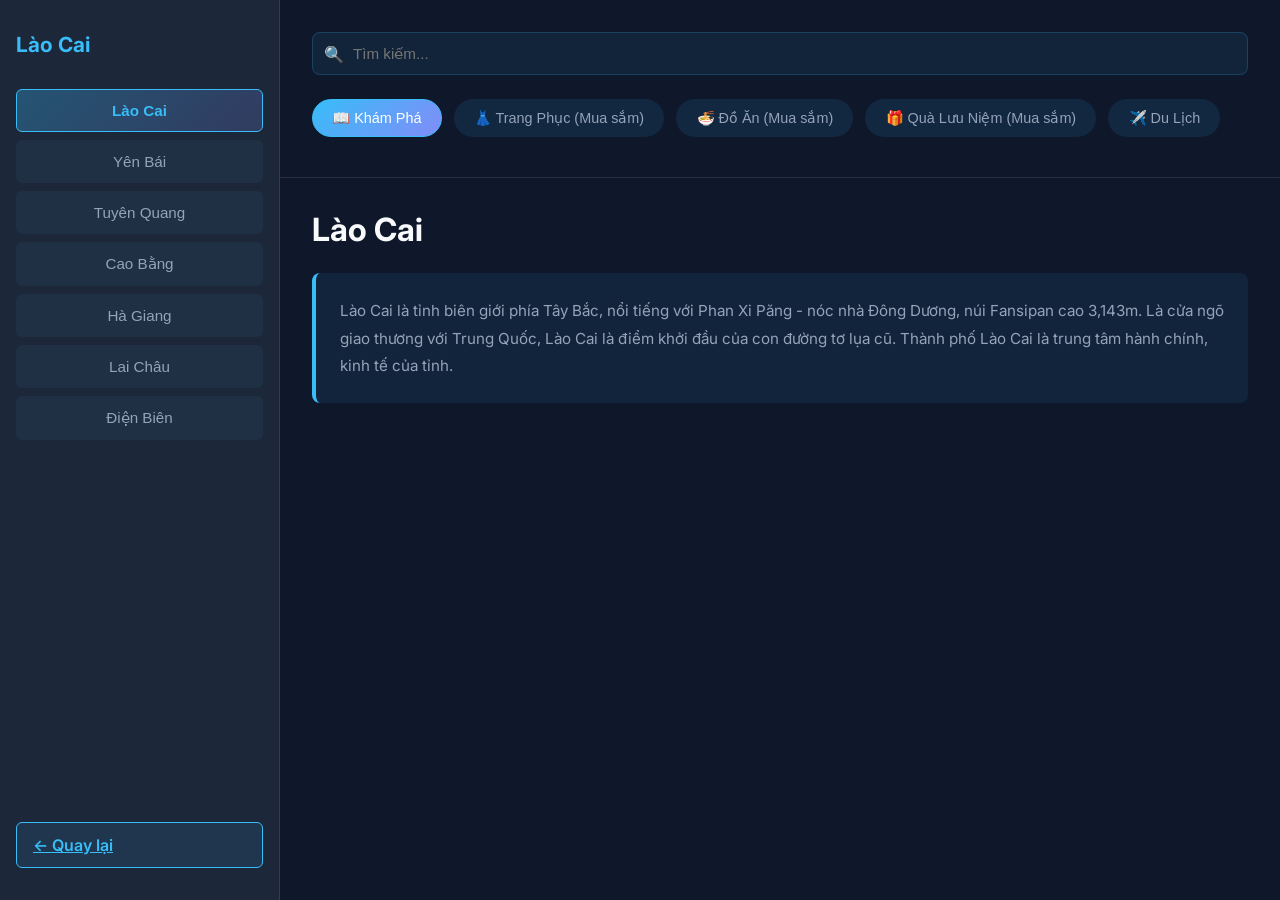
==== detail.html @ da9336c7 "first commit" ====
<!DOCTYPE html>
<html lang="vi">
<head>
    <meta charset="UTF-8">
    <meta name="viewport" content="width=device-width, initial-scale=1.0">
    <title>Khám Phá Vùng Miền - Chi Tiết</title>
    <link rel="stylesheet" href="style.css">
    <link rel="stylesheet" href="detail.css">
    <link href="https://fonts.googleapis.com/css2?family=Inter:wght@300;400;600;800&display=swap" rel="stylesheet">
</head>
<body class="detail-page">
    <!-- Sidebar -->
    <aside class="detail-sidebar">
        <div class="sidebar-header">
            <h2 id="sidebarTitle">Thành phố</h2>
        </div>
        
        <nav class="cities-list" id="citiesList">
            <!-- Danh sách thành phố sẽ được render bằng JavaScript -->
        </nav>

        <a class="back-btn" id="backBtn" href="index.html">
            ← Quay lại
        </a>
    </aside>

    <!-- Main Content -->
    <div class="detail-container">
        <!-- Header -->
        <header class="detail-header">
            <div class="search-bar">
                <input type="text" id="searchInput" placeholder="Tìm kiếm..." class="search-input">
                <span class="search-icon">🔍</span>
            </div>

            <nav class="categories-nav">
                <button class="category-tab active" data-category="explore">
                    📖 Khám Phá
                </button>
                <button class="category-tab" data-category="fashion">
                    👗 Trang Phục (Mua sắm)
                </button>
                <button class="category-tab" data-category="food">
                    🍜 Đồ Ăn (Mua sắm)
                </button>
                <button class="category-tab" data-category="souvenirs">
                    🎁 Quà Lưu Niệm (Mua sắm)
                </button>
                <button class="category-tab" data-category="tourism">
                    ✈️ Du Lịch
                </button>
            </nav>
        </header>

        <!-- Content Area -->
        <main class="detail-content" id="detailContent">
            <div class="content-section" id="exploreSection">
                <h2 id="cityName">Tên Thành Phố</h2>
                <div class="city-info">
                    <p id="cityDescription">Mô tả chi tiết về thành phố...</p>
                </div>
            </div>

            <div class="content-section hidden" id="fashionSection">
                <h2>Trang Phục Truyền Thống</h2>
                <div class="products-grid" id="fashionProducts">
                    <!-- Sản phẩm sẽ được render bằng JavaScript -->
                </div>
            </div>

            <div class="content-section hidden" id="foodSection">
                <h2>Đặc Sản Ẩm Thực</h2>
                <div class="products-grid" id="foodProducts">
                    <!-- Sản phẩm sẽ được render bằng JavaScript -->
                </div>
            </div>

            <div class="content-section hidden" id="souvenirsSection">
                <h2>Quà Lưu Niệm Địa Phương</h2>
                <div class="products-grid" id="souvenirsProducts">
                    <!-- Sản phẩm sẽ được render bằng JavaScript -->
                </div>
            </div>

            <div class="content-section hidden" id="tourismSection">
                <h2>Du Lịch & Khám Phá</h2>
                <div class="tours-grid" id="toursProducts">
                    <!-- Tour sẽ được render bằng JavaScript -->
                </div>
            </div>
        </main>
    </div>

    <script src="detail.js?v=2"></script>
</body>
</html>
---- style.css ----
/* Thiết lập các biến màu sắc (Design Tokens) */
:root {
    --bg-main: #0f172a;
    --text-primary: #f8fafc;
    --text-secondary: #94a3b8;
    --accent-color: #38bdf8;
    --accent-glow: rgba(56, 189, 248, 0.5);
    --panel-bg: rgba(30, 41, 59, 0.85);
    --map-fill: #1e293b;
    --map-stroke: #334155;
}

* {
    margin: 0;
    padding: 0;
    box-sizing: border-box;
}

body {
    font-family: 'Inter', sans-serif;
    background-color: var(--bg-main);
    color: var(--text-primary);
    min-height: 100vh;
    display: flex;
    flex-direction: column;
    overflow-x: hidden;
}

/* Header UI */
.hero-header {
    text-align: center;
    padding: 3rem 1rem 1rem;
}

.hero-header h1 {
    font-size: 2.5rem;
    font-weight: 800;
    letter-spacing: -1px;
    margin-bottom: 0.5rem;
    /* Hiệu ứng gradient chữ */
    background: linear-gradient(135deg, #38bdf8, #818cf8);
    -webkit-background-clip: text;
    -webkit-text-fill-color: transparent;
}

.hero-header p {
    color: var(--text-secondary);
    font-size: 1.1rem;
}

/* Layout Core */
.container {
    flex: 1;
    display: flex;
    max-width: 1400px;
    margin: 0 auto;
    width: 100%;
    position: relative;
    overflow: hidden; /* Chứa Sidebar bên trong */
}

/* --- MAP & HOTSPOT STYLING --- */
.map-section {
    flex: 1;
    display: flex;
    justify-content: center;
    align-items: center;
    padding: 2rem;
}

.map-wrapper {
    position: relative;
    width: 100%;
    max-width: 900px; /* Base width for map increased further */
}

.vietnam-map {
    width: 100%;
    height: auto;
    filter: drop-shadow(0 0 20px rgba(0,0,0,0.3));
}

.map-outline {
    fill: var(--map-fill);
    stroke: var(--map-stroke);
    stroke-width: 8;
}

/* Các điểm sáng (Hotspots) */
.hotspot {
    position: absolute;
    width: 24px;
    height: 24px;
    transform: translate(-50%, -50%); /* Căn giữa tâm tại tọa độ left/top */
    cursor: pointer;
    z-index: 5;
    display: flex;
    justify-content: center;
    align-items: center;
}

.hotspot .pulse {
    width: 16px;
    height: 16px;
    background-color: var(--accent-color);
    border-radius: 50%;
    position: relative;
    box-shadow: 0 0 10px var(--accent-color);
    transition: all 0.3s;
}

/* Vòng tròn tỏa ra (Ripple effect) */
.hotspot .pulse::after {
    content: '';
    position: absolute;
    top: 50%; left: 50%;
    width: 100%; height: 100%;
    background-color: var(--accent-color);
    border-radius: 50%;
    transform: translate(-50%, -50%);
    animation: ripple 2s infinite ease-in-out;
    z-index: -1;
}

@keyframes ripple {
    0% { transform: translate(-50%, -50%) scale(1); opacity: 0.8; }
    100% { transform: translate(-50%, -50%) scale(3); opacity: 0; }
}

/* Tooltip hiện tên khi hover */
.tooltip {
    position: absolute;
    bottom: 120%;
    background: rgba(15, 23, 42, 0.9);
    color: #fff;
    padding: 4px 10px;
    border-radius: 4px;
    font-size: 0.85rem;
    white-space: nowrap;
    opacity: 0;
    visibility: hidden;
    transition: all 0.3s;
    border: 1px solid rgba(255,255,255,0.1);
    pointer-events: none;
}

.hotspot:hover .tooltip {
    opacity: 1;
    visibility: visible;
    transform: translateY(-5px);
}

.hotspot:hover .pulse {
    background-color: #fff;
    transform: scale(1.2);
}

.hotspot.active .pulse {
    background-color: #818cf8;
    box-shadow: 0 0 20px #818cf8;
    transform: scale(1.3);
}

.hotspot.active .pulse::after {
    background-color: #818cf8;
    animation: ripple 1.5s infinite ease-in-out;
}

/* --- SIDEBAR PANEL STYLING (Glassmorphism) --- */
.info-panel {
    position: absolute;
    right: -100%; /* Ẩn ra ngoài màn hình mặc định */
    top: 0;
    width: 450px;
    height: 100%;
    background: var(--panel-bg);
    backdrop-filter: blur(16px); /* Hiệu ứng kính mờ */
    border-left: 1px solid rgba(255,255,255,0.1);
    padding: 2.5rem;
    transition: right 0.6s cubic-bezier(0.16, 1, 0.3, 1); /* Chuyển động vật lý */
    box-shadow: -20px 0 50px rgba(0,0,0,0.5);
    z-index: 10;
    overflow-y: auto;
}

/* Class kích hoạt Sidebar */
.info-panel.open {
    right: 0;
}

.close-btn {
    position: absolute;
    top: 1rem;
    right: 1.5rem;
    background: none;
    border: none;
    color: var(--text-secondary);
    font-size: 2.5rem;
    line-height: 1;
    cursor: pointer;
    transition: color 0.3s, transform 0.3s;
}

.close-btn:hover {
    color: #fff;
    transform: rotate(90deg); /* Hiệu ứng xoay nút close */
}

/* Info Content & Animation xuất hiện */
.info-content {
    opacity: 0;
    transform: translateY(20px);
    transition: all 0.5s 0.3s ease; /* Delay nhẹ để tạo cảm giác tuần tự */
}

.info-panel.open .info-content {
    opacity: 1;
    transform: translateY(0);
}

.image-wrapper {
    position: relative;
    border-radius: 16px;
    overflow: hidden;
    margin-bottom: 1.5rem;
}

.info-content img {
    width: 100%;
    height: 220px;
    object-fit: cover;
    display: block;
}

.image-overlay {
    position: absolute;
    bottom: 0; left: 0; right: 0;
    height: 50%;
    background: linear-gradient(to top, var(--panel-bg), transparent);
}

.info-content h2 {
    font-size: 2rem;
    margin-bottom: 1.5rem;
}

.detail-section {
    margin-bottom: 1.8rem;
}

.detail-section h3 {
    font-size: 1rem;
    margin-bottom: 0.8rem;
    color: var(--accent-color);
    font-weight: 600;
}

.detail-text {
    line-height: 1.7;
    color: var(--text-secondary);
    font-size: 0.95rem;
}

.explore-btn {
    display: flex;
    align-items: center;
    justify-content: center;
    gap: 0.8rem;
    width: 100%;
    margin-top: 2.5rem;
    padding: 1rem 1.5rem;
    background: linear-gradient(135deg, var(--accent-color), #818cf8);
    color: #fff;
    border: none;
    border-radius: 8px;
    font-size: 1rem;
    font-weight: 600;
    cursor: pointer;
    transition: all 0.3s ease;
    box-shadow: 0 4px 15px rgba(56, 189, 248, 0.3);
}

.explore-btn:hover {
    transform: translateY(-2px);
    box-shadow: 0 6px 20px rgba(56, 189, 248, 0.5);
}

.explore-btn:active {
    transform: translateY(0);
}

.explore-btn .arrow {
    font-size: 1.2rem;
    transition: transform 0.3s ease;
}

.explore-btn:hover .arrow {
    transform: translateX(4px);
}

/* --- RESPONSIVE CHO MOBILE --- */
@media (max-width: 900px) {
    .container {
        flex-direction: column;
    }
    
    /* Biến Sidebar thành Bottom Sheet */
    .info-panel {
        width: 100%;
        height: 70vh; /* Cao 70% màn hình */
        top: auto;
        bottom: -100%; /* Ẩn xuống dưới */
        right: 0;
        border-left: none;
        border-top: 1px solid rgba(255,255,255,0.1);
        border-radius: 24px 24px 0 0;
        transition: bottom 0.6s cubic-bezier(0.16, 1, 0.3, 1);
    }

    .info-panel.open {
        bottom: 0; /* Vuốt lên */
    }

    .map-section {
        min-height: 50vh;
    }
}
---- detail.css ----
/* --- DETAIL PAGE STYLING --- */
.detail-page {
    display: grid;
    grid-template-columns: 280px 1fr;
    height: 100vh;
    overflow: hidden;
}

/* --- SIDEBAR --- */
.detail-sidebar {
    width: 100%;
    min-width: 0;
    background: rgba(30, 41, 59, 0.95);
    border-right: 1px solid rgba(255, 255, 255, 0.1);
    padding: 2rem 1rem;
    display: flex;
    flex-direction: column;
    height: 100%;
    overflow-y: auto;
}

.sidebar-header {
    margin-bottom: 2rem;
}

.sidebar-header h2 {
    color: var(--accent-color);
    font-size: 1.3rem;
}

.cities-list {
    flex: 1;
    display: flex;
    flex-direction: column;
    gap: 0.5rem;
    margin-bottom: 2rem;
    overflow-y: auto;
}

.city-item {
    padding: 0.75rem 1rem;
    background: rgba(56, 189, 248, 0.05);
    border: 1px solid transparent;
    border-radius: 6px;
    cursor: pointer;
    color: var(--text-secondary);
    font-size: 0.95rem;
    transition: all 0.3s;
}

.city-item:hover {
    background: rgba(56, 189, 248, 0.15);
    color: var(--text-primary);
    border-color: var(--accent-color);
}

.city-item.active {
    background: linear-gradient(135deg, rgba(56, 189, 248, 0.3), rgba(129, 140, 248, 0.2));
    color: var(--accent-color);
    border-color: var(--accent-color);
    font-weight: 600;
}

.back-btn {
    padding: 0.75rem 1rem;
    background: rgba(56, 189, 248, 0.1);
    border: 1px solid var(--accent-color);
    color: var(--accent-color);
    border-radius: 6px;
    cursor: pointer;
    font-weight: 600;
    transition: all 0.3s;
}

.back-btn:hover {
    background: var(--accent-color);
    color: var(--bg-main);
}

/* --- DETAIL CONTAINER --- */
.detail-container {
    min-width: 0;
    display: flex;
    flex-direction: column;
    height: 100%;
    overflow: hidden;
    background: var(--bg-main);
}

/* --- DETAIL HEADER --- */
.detail-header {
    padding: 2rem;
    border-bottom: 1px solid rgba(255, 255, 255, 0.1);
    position: sticky;
    top: 0;
    background: var(--bg-main);
    z-index: 10;
}

.search-bar {
    position: relative;
    margin-bottom: 1.5rem;
}

.search-input {
    width: 100%;
    padding: 0.75rem 1rem 0.75rem 2.5rem;
    background: rgba(56, 189, 248, 0.08);
    border: 1px solid rgba(56, 189, 248, 0.2);
    border-radius: 8px;
    color: var(--text-primary);
    font-size: 0.95rem;
    transition: all 0.3s;
}

.search-input:focus {
    outline: none;
    background: rgba(56, 189, 248, 0.12);
    border-color: var(--accent-color);
    box-shadow: 0 0 10px rgba(56, 189, 248, 0.2);
}

.search-icon {
    position: absolute;
    left: 0.75rem;
    top: 50%;
    transform: translateY(-50%);
    pointer-events: none;
}

.categories-nav {
    display: flex;
    gap: 0.75rem;
    overflow-x: auto;
    padding-bottom: 0.5rem;
}

.categories-nav::-webkit-scrollbar {
    height: 4px;
}

.categories-nav::-webkit-scrollbar-track {
    background: rgba(255, 255, 255, 0.05);
    border-radius: 2px;
}

.categories-nav::-webkit-scrollbar-thumb {
    background: var(--accent-color);
    border-radius: 2px;
}

.category-tab {
    padding: 0.6rem 1.2rem;
    background: rgba(56, 189, 248, 0.1);
    border: 1px solid transparent;
    border-radius: 20px;
    color: var(--text-secondary);
    cursor: pointer;
    white-space: nowrap;
    font-size: 0.9rem;
    transition: all 0.3s;
}

.category-tab:hover {
    background: rgba(56, 189, 248, 0.2);
    color: var(--text-primary);
}

.category-tab.active {
    background: linear-gradient(135deg, var(--accent-color), #818cf8);
    color: #fff;
    border-color: var(--accent-color);
}

/* --- DETAIL CONTENT --- */
.detail-content {
    flex: 1;
    overflow-y: auto;
    padding: 2rem;
}

.content-section {
    animation: fadeIn 0.3s ease;
}

.content-section.hidden {
    display: none;
}

@keyframes fadeIn {
    from {
        opacity: 0;
        transform: translateY(10px);
    }
    to {
        opacity: 1;
        transform: translateY(0);
    }
}

.detail-content h2 {
    font-size: 2rem;
    margin-bottom: 1.5rem;
    color: var(--text-primary);
}

.city-info {
    background: rgba(56, 189, 248, 0.08);
    padding: 1.5rem;
    border-radius: 8px;
    border-left: 4px solid var(--accent-color);
    margin-bottom: 2rem;
}

.city-info p {
    color: var(--text-secondary);
    line-height: 1.8;
    font-size: 0.95rem;
}

/* --- PRODUCTS GRID --- */
.products-grid,
.tours-grid {
    display: grid;
    grid-template-columns: repeat(auto-fill, minmax(250px, 1fr));
    gap: 1.5rem;
}

.product-card,
.tour-card {
    background: rgba(56, 189, 248, 0.05);
    border: 1px solid rgba(56, 189, 248, 0.2);
    border-radius: 8px;
    padding: 1.5rem;
    cursor: pointer;
    transition: all 0.3s;
}

.product-card:hover,
.tour-card:hover {
    background: rgba(56, 189, 248, 0.12);
    border-color: var(--accent-color);
    transform: translateY(-4px);
}

.product-image {
    width: 100%;
    height: 180px;
    background: rgba(56, 189, 248, 0.1);
    border-radius: 6px;
    margin-bottom: 1rem;
    object-fit: cover;
}

.product-card h3,
.tour-card h3 {
    font-size: 1.1rem;
    margin-bottom: 0.5rem;
    color: var(--text-primary);
}

.product-card p,
.tour-card p {
    color: var(--text-secondary);
    font-size: 0.9rem;
    margin-bottom: 0.8rem;
}

.product-price,
.tour-price {
    color: var(--accent-color);
    font-weight: 600;
    font-size: 1.1rem;
}

/* --- RESPONSIVE --- */
@media (max-width: 768px) {
    .detail-page {
        display: flex;
        flex-direction: column;
        height: auto;
        overflow: visible;
    }

    .detail-sidebar {
        width: 100%;
        min-width: 100%;
        height: 200px;
        border-right: none;
        border-bottom: 1px solid rgba(255, 255, 255, 0.1);
        padding: 1rem;
    }

    .detail-container {
        height: auto;
        overflow: visible;
    }

    .detail-header {
        position: static;
    }

    .sidebar-header h2 {
        font-size: 1rem;
    }

    .categories-nav {
        flex-direction: row;
    }

    .detail-content {
        padding: 1rem;
        overflow-y: visible;
    }

    .products-grid,
    .tours-grid {
        grid-template-columns: repeat(auto-fill, minmax(150px, 1fr));
    }
}
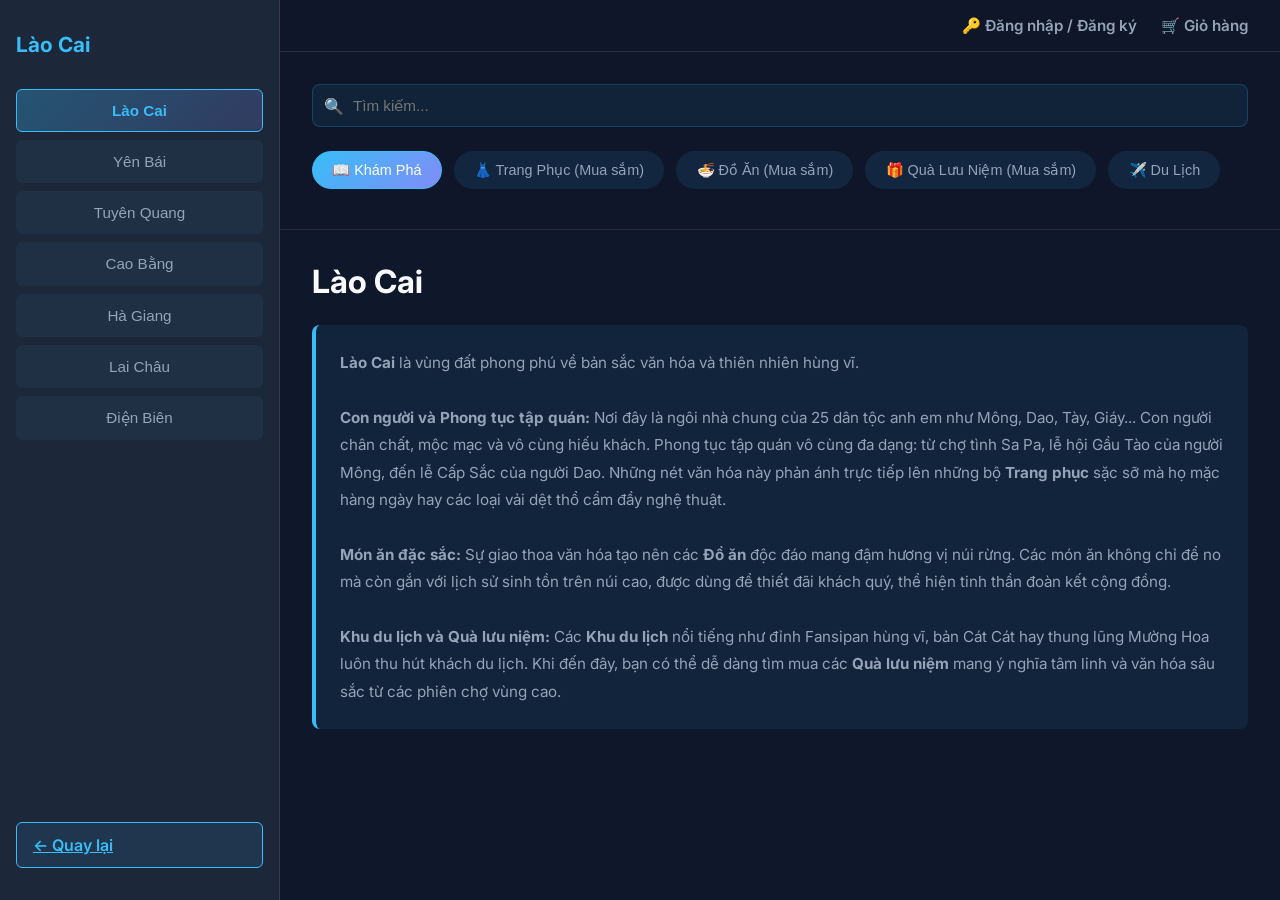
==== commit 2aad5b87: "TranManh" ====
--- a/detail.html
+++ b/detail.html
@@ -91,6 +91,45 @@
         </main>
     </div>
 
+    <!-- Modal Chi Tiết -->
+    <div id="detailModal" class="modal hidden">
+        <div class="modal-content modal-large">
+            <span class="close-btn" id="closeModal">&times;</span>
+            <div class="modal-body-scroll">
+                <img id="modalImage" src="" alt="Product Image" class="modal-image">
+                <h2 id="modalTitle">Tên Dịch Vụ</h2>
+                <div class="modal-price" id="modalPrice">Giá</div>
+                
+                <div class="modal-actions" style="display: flex; gap: 1rem; margin: 1rem 0;">
+                    <button id="addToCartBtn" class="action-btn" style="padding: 0.8rem 1.5rem; background: var(--panel-bg); color: #fff; border: 1px solid var(--accent-color); border-radius: 8px; cursor: pointer; transition: 0.3s; flex: 1;">🛒 Thêm vào giỏ hàng</button>
+                    <button id="buyNowBtn" class="action-btn primary-btn" style="padding: 0.8rem 1.5rem; background: linear-gradient(135deg, var(--accent-color), #818cf8); color: #fff; border: none; border-radius: 8px; cursor: pointer; transition: 0.3s; flex: 1;">💳 Mua ngay</button>
+                </div>
+
+                <p id="modalDescription" class="modal-main-desc">Mô tả chi tiết...</p>
+                
+                <div class="modal-extra-details">
+                    <div class="detail-section" id="sectionHistory">
+                        <h3>📜 Lịch sử phát triển</h3>
+                        <p id="modalHistory">Đang cập nhật...</p>
+                    </div>
+                    <div class="detail-section" id="sectionIngredients">
+                        <h3>🌿 Thành phần / Nguyên liệu</h3>
+                        <p id="modalIngredients">Đang cập nhật...</p>
+                    </div>
+                    <div class="detail-section" id="sectionStructure">
+                        <h3>⚙️ Cấu tạo / Cách làm</h3>
+                        <p id="modalStructure">Đang cập nhật...</p>
+                    </div>
+                    <div class="detail-section" id="sectionUsage">
+                        <h3>✨ Tác dụng / Ý nghĩa</h3>
+                        <p id="modalUsage">Đang cập nhật...</p>
+                    </div>
+                </div>
+            </div>
+        </div>
+    </div>
+
+    <script src="user.js"></script>
     <script src="detail.js?v=2"></script>
 </body>
 </html>
--- a/style.css
+++ b/style.css
@@ -19,12 +19,60 @@
 body {
     font-family: 'Inter', sans-serif;
     background-color: var(--bg-main);
+    background-image: url('Background.jpg');
+    background-size: 100% 100%;
+    background-position: center;
+    background-attachment: fixed;
+    background-repeat: no-repeat;
     color: var(--text-primary);
     min-height: 100vh;
     display: flex;
     flex-direction: column;
     overflow-x: hidden;
 }
+
+/* Top Navbar */
+.top-navbar {
+    display: flex;
+    justify-content: flex-end;
+    align-items: center;
+    padding: 1rem 2rem;
+    gap: 1.5rem;
+    background: rgba(15, 23, 42, 0.8);
+    backdrop-filter: blur(10px);
+    border-bottom: 1px solid rgba(255,255,255,0.1);
+    position: sticky;
+    top: 0;
+    z-index: 1000;
+}
+
+.nav-link {
+    color: var(--text-secondary);
+    text-decoration: none;
+    font-size: 0.95rem;
+    font-weight: 600;
+    transition: color 0.3s;
+    display: flex;
+    align-items: center;
+    gap: 0.5rem;
+}
+
+.nav-link:hover {
+    color: var(--accent-color);
+}
+
+.nav-link .badge {
+    background: #ef4444;
+    color: white;
+    font-size: 0.75rem;
+    padding: 0.1rem 0.4rem;
+    border-radius: 10px;
+    display: none;
+}
+.nav-link .badge.show {
+    display: inline-block;
+}
+
 
 /* Header UI */
 .hero-header {
--- a/detail.css
+++ b/detail.css
@@ -84,7 +84,7 @@
     flex-direction: column;
     height: 100%;
     overflow: hidden;
-    background: var(--bg-main);
+    background: transparent;
 }
 
 /* --- DETAIL HEADER --- */
@@ -93,7 +93,8 @@
     border-bottom: 1px solid rgba(255, 255, 255, 0.1);
     position: sticky;
     top: 0;
-    background: var(--bg-main);
+    background: rgba(15, 23, 42, 0.8);
+    backdrop-filter: blur(10px);
     z-index: 10;
 }
 
@@ -318,3 +319,131 @@
         grid-template-columns: repeat(auto-fill, minmax(150px, 1fr));
     }
 }
+
+/* --- MODAL --- */
+.modal {
+    display: flex;
+    position: fixed;
+    z-index: 1000;
+    left: 0;
+    top: 0;
+    width: 100%;
+    height: 100%;
+    background-color: rgba(0, 0, 0, 0.7);
+    justify-content: center;
+    align-items: center;
+    opacity: 1;
+    transition: opacity 0.3s ease;
+}
+
+.modal.hidden {
+    display: none;
+    opacity: 0;
+}
+
+.modal-content {
+    background-color: var(--bg-main);
+    border: 1px solid rgba(56, 189, 248, 0.2);
+    border-radius: 12px;
+    padding: 0;
+    width: 90%;
+    max-width: 500px;
+    position: relative;
+    box-shadow: 0 10px 30px rgba(0,0,0,0.5);
+    animation: slideDown 0.3s ease;
+}
+
+.modal-content.modal-large {
+    max-width: 600px;
+    max-height: 90vh;
+    display: flex;
+    flex-direction: column;
+    overflow: hidden;
+}
+
+.modal-body-scroll {
+    padding: 2rem;
+    overflow-y: auto;
+}
+
+.modal-body-scroll::-webkit-scrollbar {
+    width: 6px;
+}
+
+.modal-body-scroll::-webkit-scrollbar-track {
+    background: rgba(255, 255, 255, 0.05);
+}
+
+.modal-body-scroll::-webkit-scrollbar-thumb {
+    background: rgba(56, 189, 248, 0.3);
+    border-radius: 3px;
+}
+
+.modal-extra-details {
+    margin-top: 1.5rem;
+    border-top: 1px solid rgba(255, 255, 255, 0.1);
+    padding-top: 1.5rem;
+    display: flex;
+    flex-direction: column;
+    gap: 1.2rem;
+}
+
+.detail-section h3 {
+    font-size: 1.05rem;
+    color: var(--accent-color);
+    margin-bottom: 0.5rem;
+    display: flex;
+    align-items: center;
+    gap: 0.5rem;
+}
+
+.detail-section p {
+    font-size: 0.95rem;
+    line-height: 1.6;
+    color: var(--text-secondary);
+}
+
+@keyframes slideDown {
+    from { transform: translateY(-30px); opacity: 0; }
+    to { transform: translateY(0); opacity: 1; }
+}
+
+.close-btn {
+    position: absolute;
+    top: 15px;
+    right: 20px;
+    color: var(--text-secondary);
+    font-size: 1.5rem;
+    font-weight: bold;
+    cursor: pointer;
+    transition: color 0.3s;
+}
+
+.close-btn:hover {
+    color: var(--accent-color);
+}
+
+.modal-image {
+    width: 100%;
+    height: 250px;
+    object-fit: cover;
+    border-radius: 8px;
+    margin-bottom: 1.5rem;
+}
+
+.modal-content h2 {
+    color: var(--text-primary);
+    margin-bottom: 0.5rem;
+}
+
+.modal-price {
+    color: var(--accent-color);
+    font-size: 1.2rem;
+    font-weight: 600;
+    margin-bottom: 1rem;
+}
+
+.modal-content p {
+    color: var(--text-secondary);
+    line-height: 1.6;
+}
